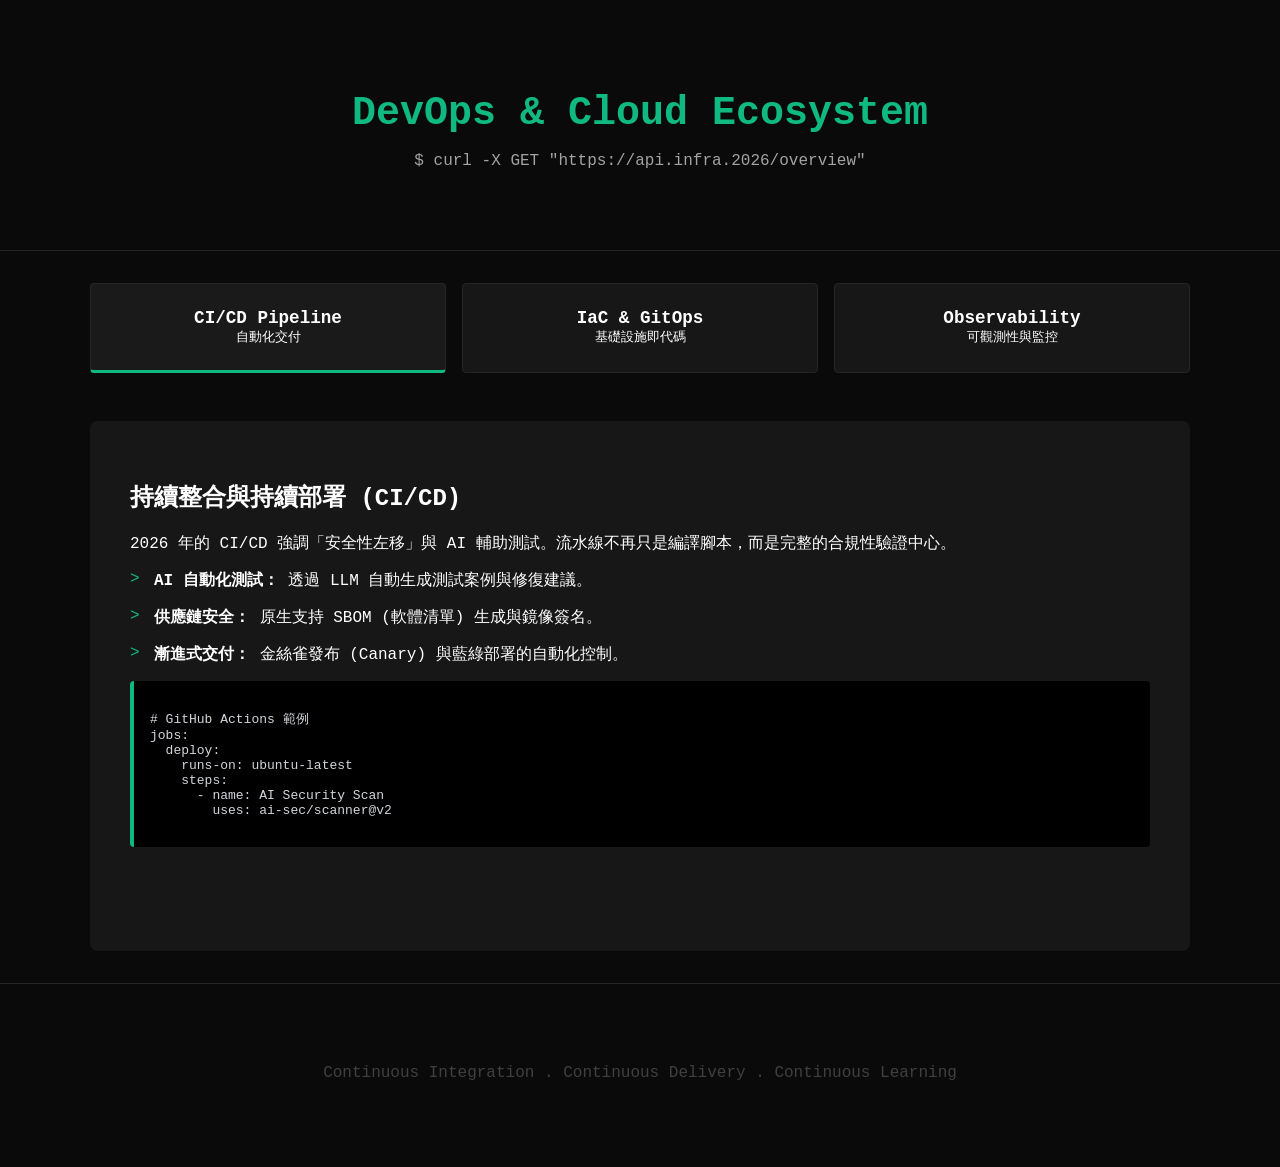
==== DevOpsk8s.html @ 45f1594b "Add files via upload" ====
<!DOCTYPE html>
<html lang="zh-tw">
<head>
    <meta charset="UTF-8">
    <meta name="viewport" content="width=device-width, initial-scale=1.0">
    <title>DevOps & Cloud 2026 導覽</title>
    <style>
        :root {
            --neon-green: #10b981;
            --terminal-bg: #0a0a0a;
            --panel-bg: #171717;
            --text-gray: #a3a3a3;
        }
        body { font-family: 'JetBrains Mono', 'Fira Code', monospace; background: var(--terminal-bg); color: white; margin: 0; }
        
        header { padding: 4rem 2rem; border-bottom: 1px solid #262626; text-align: center; }
        header h1 { font-size: 2.5rem; color: var(--neon-green); margin-bottom: 0.5rem; }
        header p { color: var(--text-gray); }

        main { max-width: 1100px; margin: 2rem auto; padding: 0 1rem; }

        /* 切換導覽 */
        .nav-grid { display: grid; grid-template-columns: repeat(3, 1fr); gap: 1rem; margin-bottom: 3rem; }
        .nav-item { 
            background: var(--panel-bg); border: 1px solid #262626; padding: 1.5rem; 
            text-align: center; cursor: pointer; transition: 0.3s; border-radius: 4px;
        }
        .nav-item:hover { border-color: var(--neon-green); transform: translateY(-3px); }
        .nav-item.active { border-bottom: 3px solid var(--neon-green); background: #1a1a1a; }
        .nav-item h3 { margin: 0; font-size: 1.1rem; }

        /* 內容區塊 */
        .content-card { 
            background: var(--panel-bg); border-radius: 8px; padding: 2.5rem; 
            display: none; animation: fadeIn 0.4s ease; min-height: 450px;
        }
        .content-card.active { display: block; }
        
        @keyframes fadeIn { from { opacity: 0; } to { opacity: 1; } }

        .feature-list { list-style: none; padding: 0; }
        .feature-list li { margin-bottom: 1rem; padding-left: 1.5rem; position: relative; }
        .feature-list li::before { content: '>'; position: absolute; left: 0; color: var(--neon-green); }

        .code-window { background: #000; border-radius: 4px; padding: 1rem; color: #d1d5db; overflow-x: auto; border-left: 4px solid var(--neon-green); }

        footer { text-align: center; padding: 4rem; color: #404040; border-top: 1px solid #262626; }
    </style>
</head>
<body>

    <header>
        <h1>DevOps & Cloud Ecosystem</h1>
        <p>$ curl -X GET "https://api.infra.2026/overview"</p>
    </header>

    <main>
        <nav class="nav-grid">
            <div class="nav-item active" onclick="showTab('ci-cd')">
                <h3>CI/CD Pipeline</h3>
                <small>自動化交付</small>
            </div>
            <div class="nav-item" onclick="showTab('iac')">
                <h3>IaC & GitOps</h3>
                <small>基礎設施即代碼</small>
            </div>
            <div class="nav-item" onclick="showTab('observability')">
                <h3>Observability</h3>
                <small>可觀測性與監控</small>
            </div>
        </nav>

        <article id="ci-cd" class="content-card active">
            <h2>持續整合與持續部署 (CI/CD)</h2>
            <p>2026 年的 CI/CD 強調「安全性左移」與 AI 輔助測試。流水線不再只是編譯腳本，而是完整的合規性驗證中心。</p>
            <ul class="feature-list">
                <li><strong>AI 自動化測試：</strong> 透過 LLM 自動生成測試案例與修復建議。</li>
                <li><strong>供應鏈安全：</strong> 原生支持 SBOM (軟體清單) 生成與鏡像簽名。</li>
                <li><strong>漸進式交付：</strong> 金絲雀發布 (Canary) 與藍綠部署的自動化控制。</li>
            </ul>
            <div class="code-window">
                <pre># GitHub Actions 範例
jobs:
  deploy:
    runs-on: ubuntu-latest
    steps:
      - name: AI Security Scan
        uses: ai-sec/scanner@v2</pre>
            </div>
        </article>

        <article id="iac" class="content-card">
            <h2>IaC & GitOps 基礎設施管理</h2>
            <p>基礎設施的定義已完全代碼化。Git 是真理的唯一來源 (Source of Truth)。</p>
            <ul class="feature-list">
                <li><strong>Terraform / OpenTofu：</strong> 跨雲資源編排。</li>
                <li><strong>Crossplane：</strong> 將雲服務轉化為 K8s 客製化資源 (CRD)。</li>
                <li><strong>自動漂移檢測：</strong> 即時修正與 Git 代碼不一致的基礎設施狀態。</li>
            </ul>
            <div class="code-window">
                <pre>resource "aws_eks_cluster" "prod" {
  name     = "cloud-native-2026"
  version  = "1.31"
  # 基礎設施定義自動化
}</pre>
            </div>
        </article>

        <article id="observability" class="content-card">
            <h2>Observability 2.0 (可觀測性)</h2>
            <p>超越傳統監控，現在我們關注「Melts」數據：Metrics, Events, Logs, Traces, Spans。</p>
            <ul class="feature-list">
                <li><strong>OpenTelemetry：</strong> 統一的數據採集標準，告別供應商綁定。</li>
                <li><strong>eBPF 技術：</strong> 無需侵入代碼即可獲取深層核心性能指標。</li>
                <li><strong>AIOps 告警：</strong> AI 自動過濾雜訊，精準定位根因 (Root Cause)。</li>
            </ul>
            <p>推薦工具：Grafana, Prometheus, Honeycomb。</p>
        </article>
    </main>

    <footer>
        <p>Continuous Integration . Continuous Delivery . Continuous Learning</p>
    </footer>

    <script>
        function showTab(tabId) {
            document.querySelectorAll('.content-card').forEach(card => card.classList.remove('active'));
            document.querySelectorAll('.nav-item').forEach(item => item.classList.remove('active'));
            
            document.getElementById(tabId).classList.add('active');
            event.currentTarget.classList.add('active');
        }
    </script>

</body>
</html>
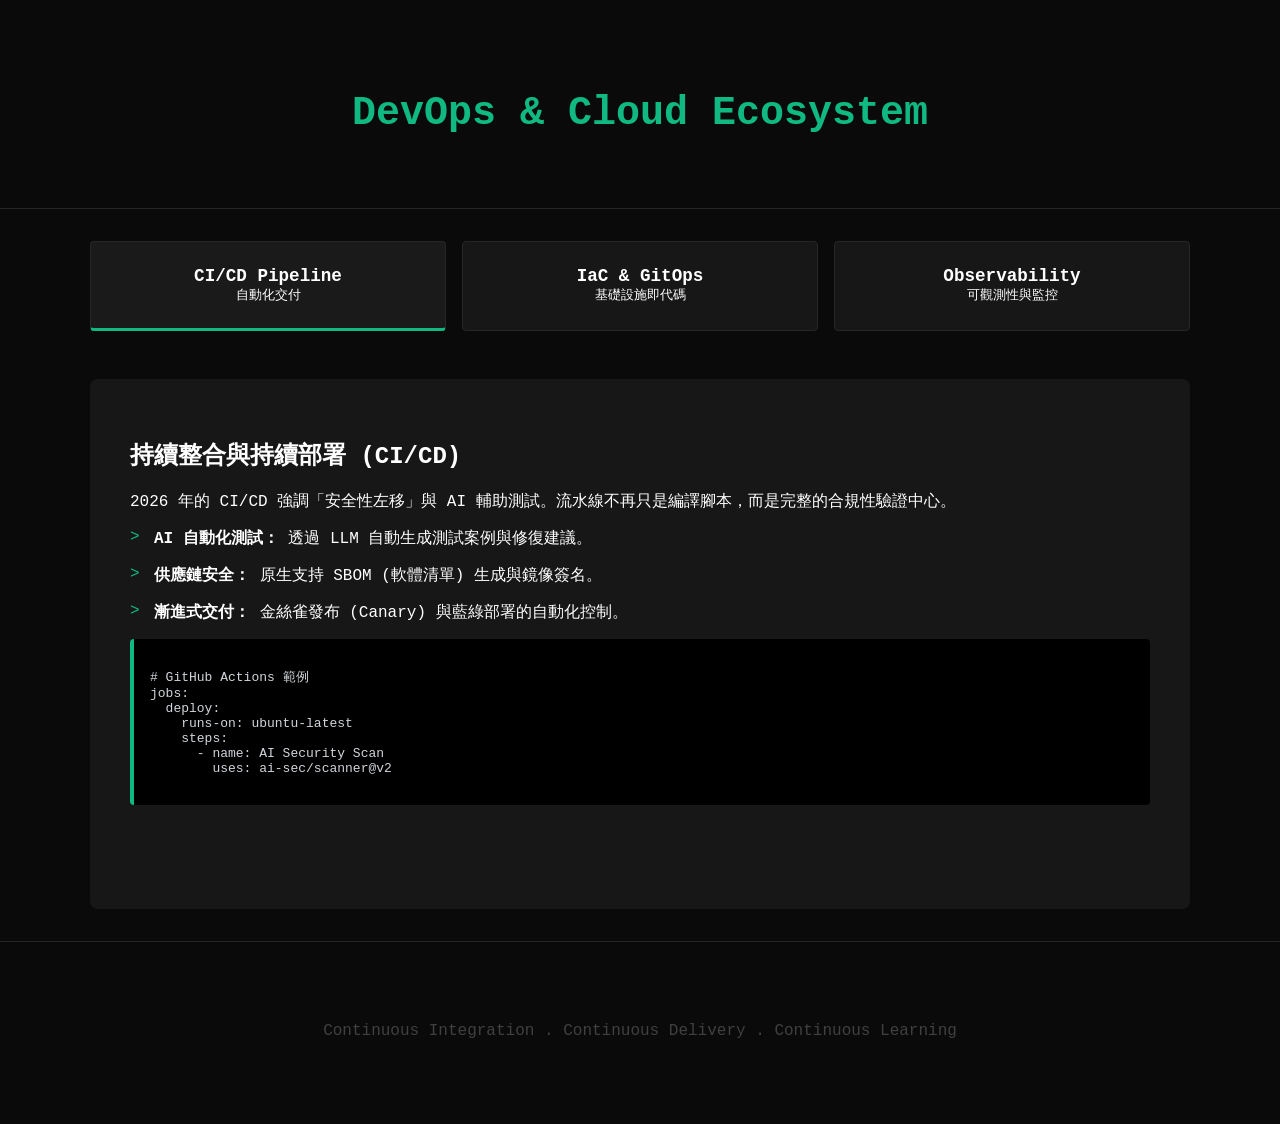
==== commit 20e76f00: "Add files via upload" ====
--- a/DevOpsk8s.html
+++ b/DevOpsk8s.html
@@ -51,7 +51,6 @@
 
     <header>
         <h1>DevOps & Cloud Ecosystem</h1>
-        <p>$ curl -X GET "https://api.infra.2026/overview"</p>
     </header>
 
     <main>
